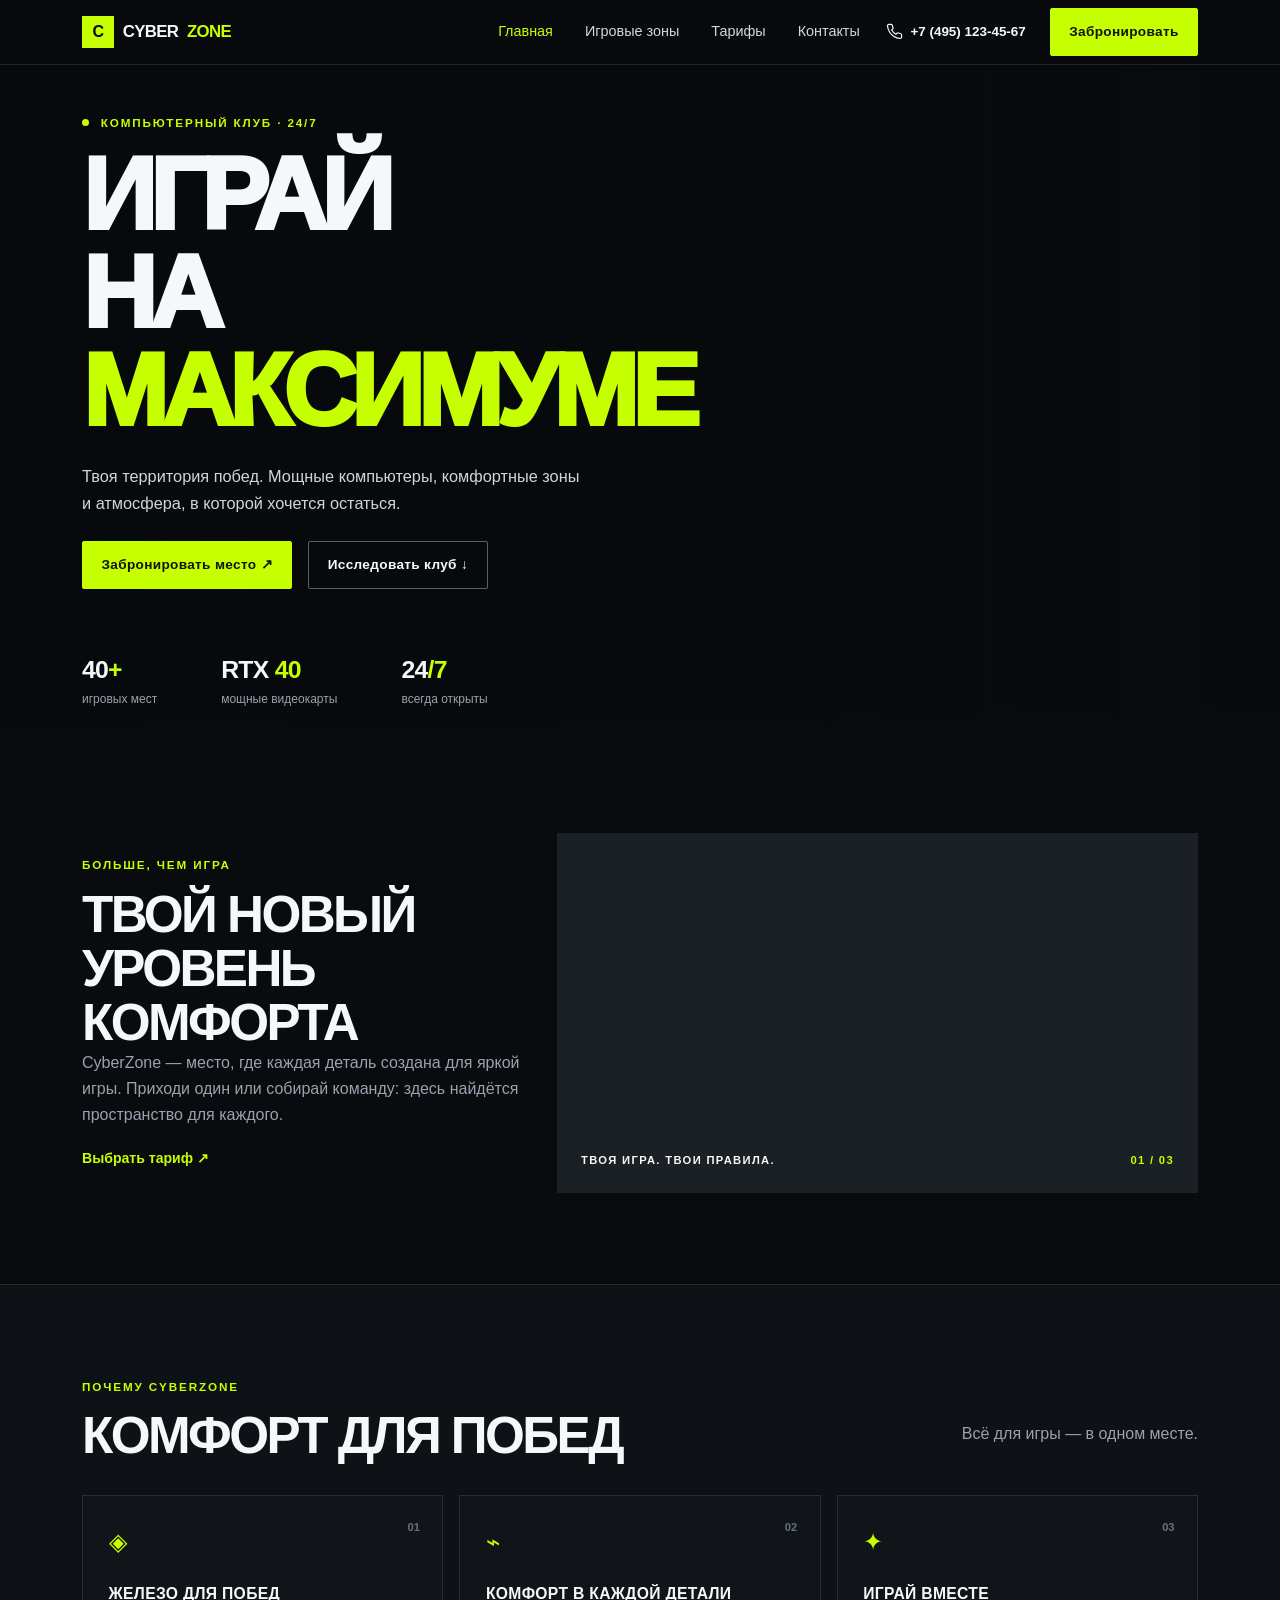
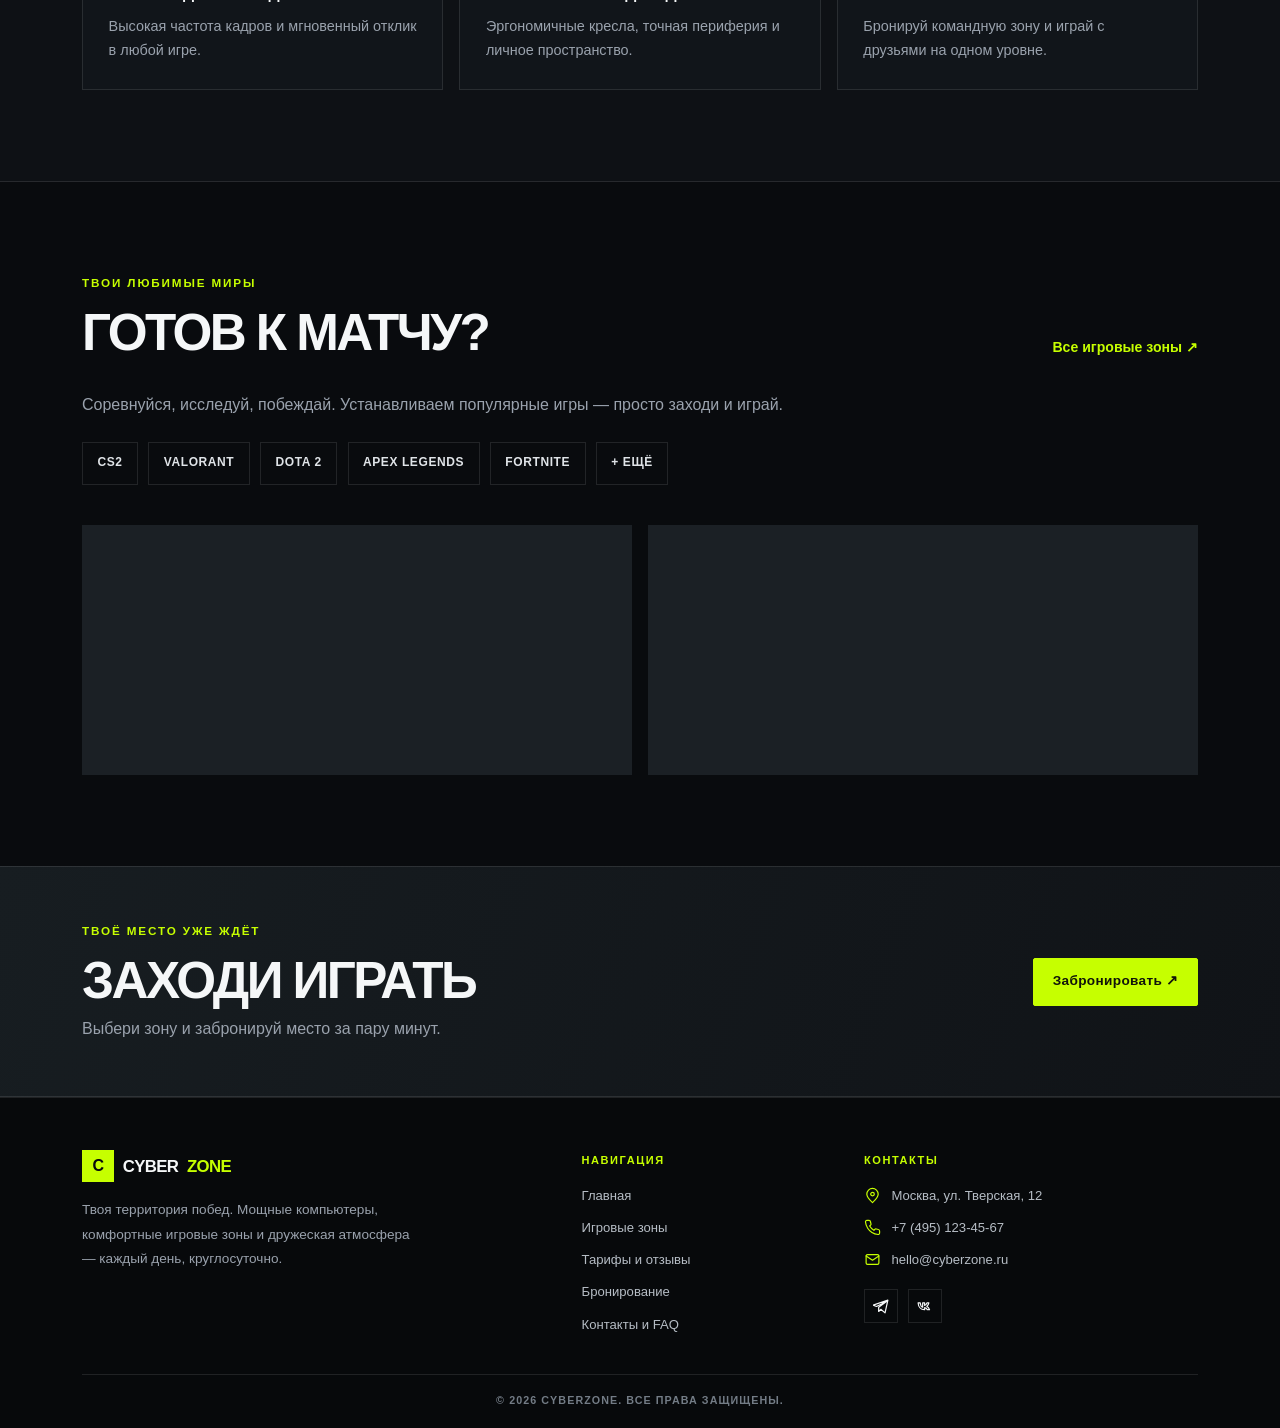
==== index.html @ 373e8afc "1" ====
<!doctype html>
<html lang="ru">
<head>
  <meta charset="utf-8">
  <meta name="viewport" content="width=device-width, initial-scale=1">
  <meta name="description" content="CyberZone — компьютерный клуб 24/7. Игровые зоны, мощные компьютеры и бронирование места онлайн.">
  <title>CyberZone — компьютерный клуб</title>
  <link href="https://cdn.jsdelivr.net/npm/bootstrap@5.3.3/dist/css/bootstrap.min.css" rel="stylesheet">
  <link href="css/custom.css" rel="stylesheet">
</head>
<body>
  <nav class="navbar navbar-expand-lg navbar-dark site-nav sticky-top">
    <div class="container">
      <a class="navbar-brand brand" href="index.html"><span class="brand-mark">C</span> CYBER<span>ZONE</span></a>
      <button class="navbar-toggler" type="button" data-bs-toggle="collapse" data-bs-target="#mainNav" aria-controls="mainNav" aria-expanded="false" aria-label="Открыть меню"><span class="navbar-toggler-icon"></span></button>
      <div class="collapse navbar-collapse" id="mainNav">
        <ul class="navbar-nav ms-auto align-items-lg-center gap-lg-3">
          <li class="nav-item"><a class="nav-link active" aria-current="page" href="index.html">Главная</a></li>
          <li class="nav-item"><a class="nav-link" href="catalog.html">Игровые зоны</a></li>
          <li class="nav-item"><a class="nav-link" href="prices.html">Тарифы</a></li>
          <li class="nav-item"><a class="nav-link" href="contacts.html">Контакты</a></li>
          <li class="nav-item nav-phone"><a href="tel:+74951234567"><svg viewBox="0 0 24 24" aria-hidden="true"><path d="M22 16.9v3a2 2 0 0 1-2.2 2A19.8 19.8 0 0 1 11.2 19a19.4 19.4 0 0 1-6-6A19.8 19.8 0 0 1 2.1 4.2 2 2 0 0 1 4.1 2h3a2 2 0 0 1 2 1.7c.1 1 .4 2 .7 2.9a2 2 0 0 1-.5 2.1L8 9.9a16 16 0 0 0 6 6l1.2-1.3a2 2 0 0 1 2.1-.5c.9.3 1.9.6 2.9.7a2 2 0 0 1 1.8 2.1Z"/></svg><span>+7 (495) 123-45-67</span></a></li>
          <li class="nav-item"><a class="btn btn-lime btn-sm nav-book" href="order.html">Забронировать</a></li>
        </ul>
      </div>
    </div>
  </nav>

  <main>
    <header class="hero">
      <div class="container hero-content">
        <p class="eyebrow"><span class="status-dot"></span> КОМПЬЮТЕРНЫЙ КЛУБ · 24/7</p>
        <h1>ИГРАЙ<br>НА <span>МАКСИМУМЕ</span></h1>
        <p class="hero-lead">Твоя территория побед. Мощные компьютеры, комфортные зоны и атмосфера, в которой хочется остаться.</p>
        <div class="d-flex flex-wrap gap-3 mt-4">
          <a class="btn btn-lime btn-lg" href="order.html">Забронировать место <span aria-hidden="true">↗</span></a>
          <a class="btn btn-outline-light btn-lg" href="catalog.html">Исследовать клуб ↓</a>
        </div>
        <div class="hero-stats" aria-label="О клубе в цифрах">
          <div><strong>40<span>+</span></strong><small>игровых мест</small></div>
          <div><strong>RTX <span>40</span></strong><small>мощные видеокарты</small></div>
          <div><strong>24<span>/7</span></strong><small>всегда открыты</small></div>
        </div>
      </div>
    </header>

    <section class="section-space">
      <div class="container">
        <div class="row align-items-center g-4">
          <div class="col-lg-5">
            <p class="eyebrow">БОЛЬШЕ, ЧЕМ ИГРА</p>
            <h2 class="section-title">ТВОЙ НОВЫЙ УРОВЕНЬ КОМФОРТА</h2>
            <p class="text-muted-custom">CyberZone — место, где каждая деталь создана для яркой игры. Приходи один или собирай команду: здесь найдётся пространство для каждого.</p>
            <a class="text-link" href="prices.html">Выбрать тариф <span aria-hidden="true">↗</span></a>
          </div>
          <div class="col-lg-7">
            <div class="feature-photo photo-one">
              <span class="photo-caption">ТВОЯ ИГРА. ТВОИ ПРАВИЛА.</span>
              <span class="photo-index">01 / 03</span>
            </div>
          </div>
        </div>
      </div>
    </section>

    <section class="section-space section-tint">
      <div class="container">
        <div class="section-heading">
          <div><p class="eyebrow">ПОЧЕМУ CYBERZONE</p><h2 class="section-title">КОМФОРТ ДЛЯ ПОБЕД</h2></div>
          <p class="text-muted-custom">Всё для игры — в одном месте.</p>
        </div>
        <div class="row g-3">
          <div class="col-md-4"><article class="info-card h-100"><span class="card-number">01</span><span class="feature-icon" aria-hidden="true">◈</span><h3>ЖЕЛЕЗО ДЛЯ ПОБЕД</h3><p>Высокая частота кадров и мгновенный отклик в любой игре.</p></article></div>
          <div class="col-md-4"><article class="info-card h-100"><span class="card-number">02</span><span class="feature-icon" aria-hidden="true">⌁</span><h3>КОМФОРТ В КАЖДОЙ ДЕТАЛИ</h3><p>Эргономичные кресла, точная периферия и личное пространство.</p></article></div>
          <div class="col-md-4"><article class="info-card h-100"><span class="card-number">03</span><span class="feature-icon" aria-hidden="true">✦</span><h3>ИГРАЙ ВМЕСТЕ</h3><p>Бронируй командную зону и играй с друзьями на одном уровне.</p></article></div>
        </div>
      </div>
    </section>

    <section class="section-space">
      <div class="container">
        <div class="section-heading">
          <div><p class="eyebrow">ТВОИ ЛЮБИМЫЕ МИРЫ</p><h2 class="section-title">ГОТОВ К МАТЧУ?</h2></div>
          <a class="text-link" href="catalog.html">Все игровые зоны ↗</a>
        </div>
        <p class="text-muted-custom mb-4">Соревнуйся, исследуй, побеждай. Устанавливаем популярные игры — просто заходи и играй.</p>
        <div class="game-list" aria-label="Популярные игры"><span>CS2</span><span>VALORANT</span><span>DOTA 2</span><span>APEX LEGENDS</span><span>FORTNITE</span><span>+ ЕЩЁ</span></div>
        <div class="row g-3 mt-4">
          <div class="col-md-6"><div class="gallery-photo photo-two" role="img" aria-label="Игровые компьютеры клуба с подсветкой"></div></div>
          <div class="col-md-6"><div class="gallery-photo photo-three" role="img" aria-label="Геймер за компьютером в клубе"></div></div>
        </div>
      </div>
    </section>

    <section class="cta-band">
      <div class="container d-md-flex align-items-center justify-content-between gap-4">
        <div><p class="eyebrow">ТВОЁ МЕСТО УЖЕ ЖДЁТ</p><h2 class="section-title mb-2">ЗАХОДИ ИГРАТЬ</h2><p class="mb-md-0 text-muted-custom">Выбери зону и забронируй место за пару минут.</p></div>
        <a class="btn btn-lime btn-lg mt-4 mt-md-0" href="order.html">Забронировать ↗</a>
      </div>
    </section>
  </main>

  <footer class="site-footer">
    <div class="container d-flex flex-column flex-md-row justify-content-between gap-3">
      <a class="brand" href="index.html"><span class="brand-mark">C</span> CYBER<span>ZONE</span></a>
      <p class="mb-0">Твоя территория побед. Заходи играть — мы открыты 24/7.</p>
      <a class="text-link" href="contacts.html">Контакты ↗</a>
    </div>
  </footer>
  <button class="back-to-top" type="button" aria-label="Наверх" title="Наверх"><svg viewBox="0 0 24 24" aria-hidden="true"><path d="m5 14 7-7 7 7M12 7v13"/></svg></button>
  <script src="https://cdn.jsdelivr.net/npm/bootstrap@5.3.3/dist/js/bootstrap.bundle.min.js"></script>
  <script src="js/custom.js"></script>
</body>
</html>
---- css/custom.css ----
:root {
  --page: #090b0e;
  --panel: #11151a;
  --panel-soft: #171c22;
  --line: rgba(255, 255, 255, 0.1);
  --lime: #c6ff00;
  --lime-dark: #a8d900;
  --text: #f5f7f8;
  --muted: #9aa2ad;
}

* {
  box-sizing: border-box;
}

html {
  scroll-behavior: smooth;
}

body {
  display: flex;
  flex-direction: column;
  min-height: 100vh;
  background: var(--page);
  color: var(--text);
  font-family: Inter, "Segoe UI", Arial, sans-serif;
  line-height: 1.65;
}

main {
  flex: 1 0 auto;
}

a {
  color: inherit;
}

/* Navigation and buttons */
.site-nav {
  background: rgba(9, 11, 14, 0.96);
  border-bottom: 1px solid var(--line);
  backdrop-filter: blur(12px);
}

.brand {
  display: inline-flex;
  align-items: center;
  gap: 0.55rem;
  color: var(--text);
  font-size: 1.05rem;
  font-weight: 900;
  letter-spacing: -0.04em;
  text-decoration: none;
}

.brand:hover {
  color: var(--text);
}

.brand > span:last-child,
.brand > span:not(.brand-mark) {
  color: var(--lime);
}

.brand-mark {
  display: inline-flex;
  align-items: center;
  justify-content: center;
  width: 2rem;
  height: 2rem;
  background: var(--lime);
  color: #080a0c;
  font-size: 1rem;
}

.navbar-nav .nav-link {
  color: #d3d8dd;
  font-size: 0.9rem;
}

.navbar-nav .nav-link:hover,
.navbar-nav .nav-link.active {
  color: var(--lime);
}

.nav-phone a {
  display: inline-flex;
  align-items: center;
  gap: 0.45rem;
  padding: 0.5rem 0.15rem;
  color: var(--text);
  font-size: 0.84rem;
  font-weight: 750;
  text-decoration: none;
  white-space: nowrap;
}

.nav-phone a:hover {
  color: var(--lime);
}

.nav-phone svg {
  width: 17px;
  height: 17px;
  fill: none;
  stroke: currentColor;
  stroke-linecap: round;
  stroke-linejoin: round;
  stroke-width: 1.7;
}

.nav-book {
  margin-left: 0.35rem;
}

.btn {
  padding: 0.8rem 1.15rem;
  border-radius: 2px;
  font-size: 0.85rem;
  font-weight: 800;
  letter-spacing: 0.025em;
}

.btn-lime {
  border: 1px solid var(--lime);
  background: var(--lime);
  color: #11140a;
}

.btn-lime:hover,
.btn-lime:focus {
  border-color: var(--lime-dark);
  background: var(--lime-dark);
  color: #11140a;
}

.btn-outline-light {
  border-color: rgba(255, 255, 255, 0.35);
}

.btn-outline-light:hover {
  background: var(--text);
  color: var(--page);
}

/* Homepage */
.hero {
  position: relative;
  display: flex;
  align-items: center;
  min-height: 660px;
  overflow: hidden;
  background:
    linear-gradient(
      90deg,
      rgba(7, 9, 12, 0.98) 0%,
      rgba(7, 9, 12, 0.82) 48%,
      rgba(7, 9, 12, 0.4) 100%
    ),
    url("https://images.unsplash.com/photo-1593305841991-05c297ba4575?auto=format&fit=crop&w=2000&q=85")
      center 48% / cover;
}

.hero::after {
  position: absolute;
  inset: auto 0 0;
  height: 150px;
  background: linear-gradient(0deg, var(--page), transparent 25%);
  content: "";
  pointer-events: none;
}

.hero-content {
  position: relative;
  z-index: 1;
  padding-top: 3rem;
  padding-bottom: 2rem;
}

.eyebrow {
  margin-bottom: 0.85rem;
  color: var(--lime);
  font-size: 0.73rem;
  font-weight: 850;
  letter-spacing: 0.16em;
}

.status-dot {
  display: inline-block;
  width: 0.45rem;
  height: 0.45rem;
  margin-right: 0.4rem;
  border-radius: 50%;
  background: var(--lime);
  vertical-align: 0.06rem;
}

.hero h1,
.page-title {
  max-width: 760px;
  margin: 0;
  font-size: clamp(3rem, 8vw, 6.7rem);
  font-weight: 950;
  letter-spacing: -0.065em;
  line-height: 0.96;
}

.hero h1 span {
  color: var(--lime);
}

.hero-lead {
  max-width: 500px;
  margin-top: 1.4rem;
  color: #d1d5da;
  font-size: 1.02rem;
}

.hero-stats {
  display: flex;
  flex-wrap: wrap;
  gap: clamp(1.7rem, 5vw, 4rem);
  margin-top: 4.2rem;
}

.hero-stats div {
  display: flex;
  flex-direction: column;
}

.hero-stats strong {
  font-size: 1.55rem;
  font-weight: 900;
  letter-spacing: -0.03em;
  line-height: 1.15;
}

.hero-stats strong span {
  color: var(--lime);
}

.hero-stats small {
  margin-top: 0.35rem;
  color: var(--muted);
  font-size: 0.75rem;
}

.feature-photo,
.gallery-photo,
.zone-photo {
  background-color: #1b2025;
  background-position: center;
  background-size: cover;
}

.feature-photo {
  display: flex;
  align-items: end;
  justify-content: space-between;
  min-height: 360px;
  padding: 1.5rem;
  background-image:
    linear-gradient(0deg, rgba(0, 0, 0, 0.7), transparent 55%),
    url("https://images.unsplash.com/photo-1542751371-adc38448a05e?auto=format&fit=crop&w=1300&q=80");
}

.photo-caption,
.photo-index {
  font-size: 0.7rem;
  font-weight: 850;
  letter-spacing: 0.12em;
}

.photo-index {
  color: var(--lime);
}

.info-card {
  position: relative;
  padding: 1.6rem;
  border: 1px solid var(--line);
  background: var(--panel);
}

.card-number {
  position: absolute;
  top: 1.35rem;
  right: 1.4rem;
  color: #65707b;
  font-size: 0.7rem;
  font-weight: 800;
}

.feature-icon {
  display: block;
  margin-bottom: 1.5rem;
  color: var(--lime);
  font-size: 1.5rem;
}

.info-card h3 {
  font-size: 0.98rem;
  font-weight: 850;
  letter-spacing: 0.02em;
}

.info-card p {
  margin: 0.7rem 0 0;
  color: var(--muted);
  font-size: 0.9rem;
}

.game-list {
  display: flex;
  flex-wrap: wrap;
  gap: 0.65rem;
}

.game-list span {
  padding: 0.65rem 0.9rem;
  border: 1px solid var(--line);
  color: #e0e4e8;
  font-size: 0.75rem;
  font-weight: 850;
  letter-spacing: 0.05em;
}

.gallery-photo {
  min-height: 250px;
}

.photo-one {
  background-image: url("https://images.unsplash.com/photo-1593305841991-05c297ba4575?auto=format&fit=crop&w=1300&q=80");
}

.photo-two {
  background-image: url("https://images.unsplash.com/photo-1598550476439-6847785fcea6?auto=format&fit=crop&w=1100&q=80");
}

.photo-three {
  background-image: url("https://images.unsplash.com/photo-1603481546238-487240415921?auto=format&fit=crop&w=1100&q=80");
}

.cta-band {
  padding: 3.4rem 0;
  border-top: 1px solid var(--line);
  border-bottom: 1px solid var(--line);
  background: linear-gradient(110deg, #171d21, #101317);
}

/* Shared page layout and text */
.section-space {
  padding: 5.7rem 0;
}

.section-tint {
  border-top: 1px solid var(--line);
  border-bottom: 1px solid var(--line);
  background: #0e1115;
}

.section-heading {
  display: flex;
  flex-wrap: wrap;
  align-items: end;
  justify-content: space-between;
  gap: 1rem;
  margin-bottom: 2rem;
}

.section-title {
  margin: 0;
  font-size: clamp(1.8rem, 4vw, 3.2rem);
  font-weight: 900;
  letter-spacing: -0.05em;
  line-height: 1.05;
}

.text-muted-custom {
  color: var(--muted);
}

.text-link {
  color: var(--lime);
  font-size: 0.88rem;
  font-weight: 800;
  text-decoration: none;
}

.text-link:hover {
  color: #e2ff87;
}

.page-hero {
  padding: 5rem 0 3rem;
}

.page-title {
  margin-bottom: 1rem;
  font-size: clamp(2.6rem, 7vw, 5.4rem);
}

.page-hero p:last-child {
  max-width: 620px;
}

/* Game zones */
.zone-card,
.price-card,
.contact-card {
  border: 1px solid var(--line);
  background: var(--panel);
}

.zone-featured,
.price-highlight {
  border-color: rgba(198, 255, 0, 0.55);
}

.zone-photo {
  min-height: 220px;
}

.zone-body {
  padding: 1.45rem;
}

.zone-body h2 {
  margin: 0.15rem 0 0.65rem;
  font-size: 1.7rem;
  font-weight: 900;
  letter-spacing: -0.04em;
}

.zone-body .eyebrow {
  font-size: 0.64rem;
}

.spec-list {
  margin: 1.2rem 0;
  padding: 0.5rem 0;
  border-top: 1px solid var(--line);
  border-bottom: 1px solid var(--line);
  list-style: none;
}

.spec-list li {
  position: relative;
  padding: 0.35rem 0 0.35rem 1.15rem;
  color: #d7dce1;
  font-size: 0.82rem;
}

.spec-list li::before {
  position: absolute;
  left: 0;
  color: var(--lime);
  content: "—";
}

.club-alert {
  border: 1px solid rgba(198, 255, 0, 0.3);
  border-radius: 2px;
  background: rgba(198, 255, 0, 0.08);
  color: #e9f4ce;
}

/* Prices and reviews */
.price-card {
  display: flex;
  flex-direction: column;
  overflow: hidden;
  padding: 0;
}

.price-image {
  display: block;
  width: 100%;
  height: 185px;
  object-fit: cover;
}

.price-card-content {
  display: flex;
  flex: 1;
  flex-direction: column;
  padding: 1.35rem;
}

.price-label {
  color: var(--lime);
  font-size: 0.68rem;
  font-weight: 850;
  letter-spacing: 0.15em;
}

.price-card h2 {
  margin: 0.8rem 0 0.7rem;
  font-size: 1.2rem;
  font-weight: 800;
}

.price {
  margin-bottom: 0.7rem;
}

.price strong {
  font-size: 2.3rem;
  font-weight: 900;
  letter-spacing: -0.05em;
}

.price span {
  color: var(--muted);
  font-size: 0.85rem;
}

.price-card .text-muted-custom {
  flex: 1;
  min-height: 0;
  font-size: 0.84rem;
}

.discount-banner {
  display: flex;
  align-items: center;
  gap: 1rem;
  padding: 1.25rem 1.5rem;
  border: 1px solid var(--line);
  background: var(--panel-soft);
}

.discount-icon,
.discount-value {
  color: var(--lime);
}

.discount-icon {
  font-size: 1.5rem;
}

.discount-banner h2 {
  margin: 0 0 0.2rem;
  font-size: 1rem;
  font-weight: 850;
}

.discount-banner p {
  font-size: 0.83rem;
}

.discount-value {
  margin-left: auto;
  font-size: 1.2rem;
  font-weight: 900;
}

.review-card {
  height: 100%;
  padding: 1.4rem;
  border: 1px solid var(--line);
  background: var(--panel);
}

.rating-stars {
  color: var(--lime);
  font-size: 1.1rem;
  letter-spacing: 0.15em;
}

.review-card h3 {
  margin: 0.85rem 0 0.55rem;
  font-size: 1rem;
  font-weight: 800;
}

.review-card p {
  color: #b4bcc5;
  font-size: 0.88rem;
  line-height: 1.75;
}

.review-card > span {
  color: var(--lime);
  font-size: 0.75rem;
  font-weight: 750;
}

/* Booking form */
.booking-note {
  padding: 0.3rem 0 0.3rem 1.4rem;
  border-left: 2px solid var(--lime);
}

.booking-note strong {
  font-size: 1.05rem;
}

.booking-form {
  padding: clamp(1.2rem, 4vw, 2rem);
  border: 1px solid var(--line);
  background: var(--panel);
}

.form-label,
.form-check-label {
  color: #e5e8eb;
  font-size: 0.84rem;
  font-weight: 700;
}

.form-control,
.form-select {
  min-height: 48px;
  border-color: #343a40;
  border-radius: 2px;
  background-color: #0b0e11;
  color: var(--text);
}

.form-control::placeholder {
  color: #69727d;
}

.form-control:focus,
.form-select:focus {
  border-color: var(--lime);
  background-color: #0b0e11;
  box-shadow: 0 0 0 0.2rem rgba(198, 255, 0, 0.12);
  color: var(--text);
}

.form-select option {
  background: #11151a;
}

.form-check-input {
  border-color: #59616b;
  background-color: #0b0e11;
}

.form-check-input:checked {
  border-color: var(--lime);
  background-color: var(--lime);
}

.form-check-input:focus {
  border-color: var(--lime);
  box-shadow: 0 0 0 0.2rem rgba(198, 255, 0, 0.12);
}

.form-note {
  color: var(--muted);
  font-size: 0.76rem;
}

/* Contacts, map, and FAQ */
.contact-card {
  padding: clamp(1.4rem, 4vw, 2.1rem);
}

.contact-item {
  display: flex;
  align-items: start;
  gap: 0.85rem;
  padding: 1rem 0;
  border-bottom: 1px solid var(--line);
}

.contact-icon {
  flex: 0 0 1.5rem;
}

.contact-icon svg {
  width: 21px;
  height: 21px;
  fill: none;
  stroke: var(--lime);
  stroke-linecap: round;
  stroke-linejoin: round;
  stroke-width: 1.7;
}

.contact-item strong {
  font-size: 0.85rem;
}

.contact-item p {
  margin: 0.25rem 0 0;
  color: var(--muted);
  font-size: 0.87rem;
}

.contact-item a {
  color: #cbd1d7;
  text-decoration: none;
}

.contact-item a:hover {
  color: var(--lime);
}

.route-note {
  margin-top: 0.65rem !important;
  font-size: 0.8rem !important;
  line-height: 1.7;
}

.social-links {
  display: flex;
  gap: 0.6rem;
  margin-top: 1.4rem;
}

.social-links a {
  display: flex;
  align-items: center;
  justify-content: center;
  width: 2.5rem;
  height: 2.5rem;
  border: 1px solid var(--line);
  color: var(--text);
  text-decoration: none;
}

.social-links a:hover {
  border-color: var(--lime);
  color: var(--lime);
}

.social-links a svg {
  width: 19px;
  height: 19px;
  fill: none;
  stroke: currentColor;
  stroke-linecap: round;
  stroke-linejoin: round;
  stroke-width: 1.6;
}

.map-card {
  display: flex;
  flex-direction: column;
  min-height: 0;
}

.map-card iframe {
  display: block;
  flex: 1;
  width: 100%;
  min-height: 400px;
  border: 0;
  background: #131a1c;
}

.map-actions {
  display: flex;
  flex-wrap: wrap;
  align-items: center;
  justify-content: space-between;
  gap: 1rem;
  padding: 0.8rem 1rem;
  border: 1px solid var(--line);
  border-top: 0;
  background: var(--panel);
}

.map-actions .btn {
  padding: 0.55rem 0.75rem;
}

.contact-booking-cta {
  display: flex;
  flex-wrap: wrap;
  align-items: center;
  justify-content: space-between;
  gap: 1rem;
  margin-top: 1.5rem;
  padding: 1.25rem 1.5rem;
  border: 1px solid var(--line);
  background: var(--panel-soft);
}

.contact-booking-cta > div > p:last-child {
  color: #c1c7ce;
  font-size: 0.9rem;
}

.club-accordion .accordion-item {
  border: 1px solid var(--line);
  background: var(--panel);
  color: var(--text);
}

.club-accordion .accordion-button {
  background: var(--panel);
  color: var(--text);
  font-weight: 750;
}

.club-accordion .accordion-button:not(.collapsed) {
  background: #181e22;
  box-shadow: none;
  color: var(--lime);
}

.club-accordion .accordion-button:focus {
  box-shadow: 0 0 0 0.2rem rgba(198, 255, 0, 0.12);
}

.club-accordion .accordion-button::after {
  filter: invert(1);
}

.club-accordion .accordion-body {
  color: var(--muted);
  font-size: 0.98rem;
  line-height: 1.8;
}

/* Footer */
.site-footer {
  margin-top: auto;
  padding: 3.25rem 0 1.15rem;
  border-top: 1px solid var(--line);
  background: #07090b;
  color: var(--muted);
  font-size: 0.82rem;
}

.footer-main {
  display: grid;
  grid-template-columns: minmax(230px, 1.4fr) minmax(150px, 0.75fr) minmax(235px, 1fr);
  gap: 2rem;
  padding-bottom: 2.4rem;
}

.footer-about p {
  max-width: 340px;
  margin: 1rem 0 0;
  font-size: 0.85rem;
  line-height: 1.8;
}

.footer-column {
  display: flex;
  flex-direction: column;
  gap: 0.65rem;
}

.footer-column h2 {
  margin: 0.25rem 0 0.45rem;
  color: var(--lime);
  font-size: 0.69rem;
  font-weight: 850;
  letter-spacing: 0.14em;
}

.footer-column > a {
  display: flex;
  align-items: flex-start;
  gap: 0.65rem;
  color: #b6bdc5;
  font-size: 0.82rem;
  text-decoration: none;
}

.footer-column > a:hover {
  color: var(--lime);
}

.footer-contacts svg {
  flex: 0 0 17px;
  width: 17px;
  height: 17px;
  margin-top: 0.1rem;
  fill: none;
  stroke: var(--lime);
  stroke-linecap: round;
  stroke-linejoin: round;
  stroke-width: 1.7;
}

.footer-socials {
  display: flex;
  gap: 0.6rem;
  margin-top: 0.5rem;
}

.footer-socials a {
  display: flex;
  align-items: center;
  justify-content: center;
  width: 34px;
  height: 34px;
  border: 1px solid var(--line);
}

.footer-socials a:hover {
  border-color: var(--lime);
}

.footer-socials svg {
  width: 17px;
  height: 17px;
  margin: 0;
  stroke: var(--text);
}

.footer-bottom {
  display: flex;
  flex-wrap: wrap;
  align-items: center;
  justify-content: center;
  padding-top: 1.1rem;
  border-top: 1px solid var(--line);
  color: #737c86;
  font-size: 0.67rem;
  font-weight: 750;
  letter-spacing: 0.1em;
  text-align: center;
}

/* Back-to-top button */
.back-to-top {
  position: fixed;
  z-index: 1030;
  right: 1.35rem;
  bottom: 1.35rem;
  display: flex;
  align-items: center;
  justify-content: center;
  width: 46px;
  height: 46px;
  border: 1px solid var(--lime);
  background: var(--lime);
  box-shadow: 0 8px 26px rgba(0, 0, 0, 0.4);
  color: var(--page);
  opacity: 0;
  pointer-events: none;
  transform: translateY(10px);
  transition:
    opacity 0.2s,
    transform 0.2s,
    background 0.2s;
}

.back-to-top.is-visible {
  opacity: 1;
  pointer-events: auto;
  transform: translateY(0);
}

.back-to-top:hover {
  background: #e2ff87;
}

.back-to-top svg {
  width: 21px;
  height: 21px;
  fill: none;
  stroke: currentColor;
  stroke-linecap: round;
  stroke-linejoin: round;
  stroke-width: 2;
}

/* Mobile layout */
@media (max-width: 767.98px) {
  .hero {
    min-height: 650px;
  }

  .hero-content {
    padding-bottom: 1rem;
  }

  .hero-stats {
    gap: 1.35rem;
    margin-top: 3rem;
  }

  .hero-stats strong {
    font-size: 1.25rem;
  }

  .hero-stats small {
    font-size: 0.68rem;
  }

  .section-space {
    padding: 4rem 0;
  }

  .page-hero {
    padding: 3.8rem 0 2.3rem;
  }

  .feature-photo {
    min-height: 260px;
  }

  .map-card iframe {
    min-height: 320px;
  }

  .footer-main {
    grid-template-columns: 1fr;
    gap: 1.8rem;
  }

  .footer-bottom {
    justify-content: center;
    text-align: center;
  }

  .nav-phone {
    margin-top: 0.5rem;
  }

  .nav-phone a {
    padding-left: 0;
  }

  .map-actions {
    align-items: flex-start;
    flex-direction: column;
  }
}
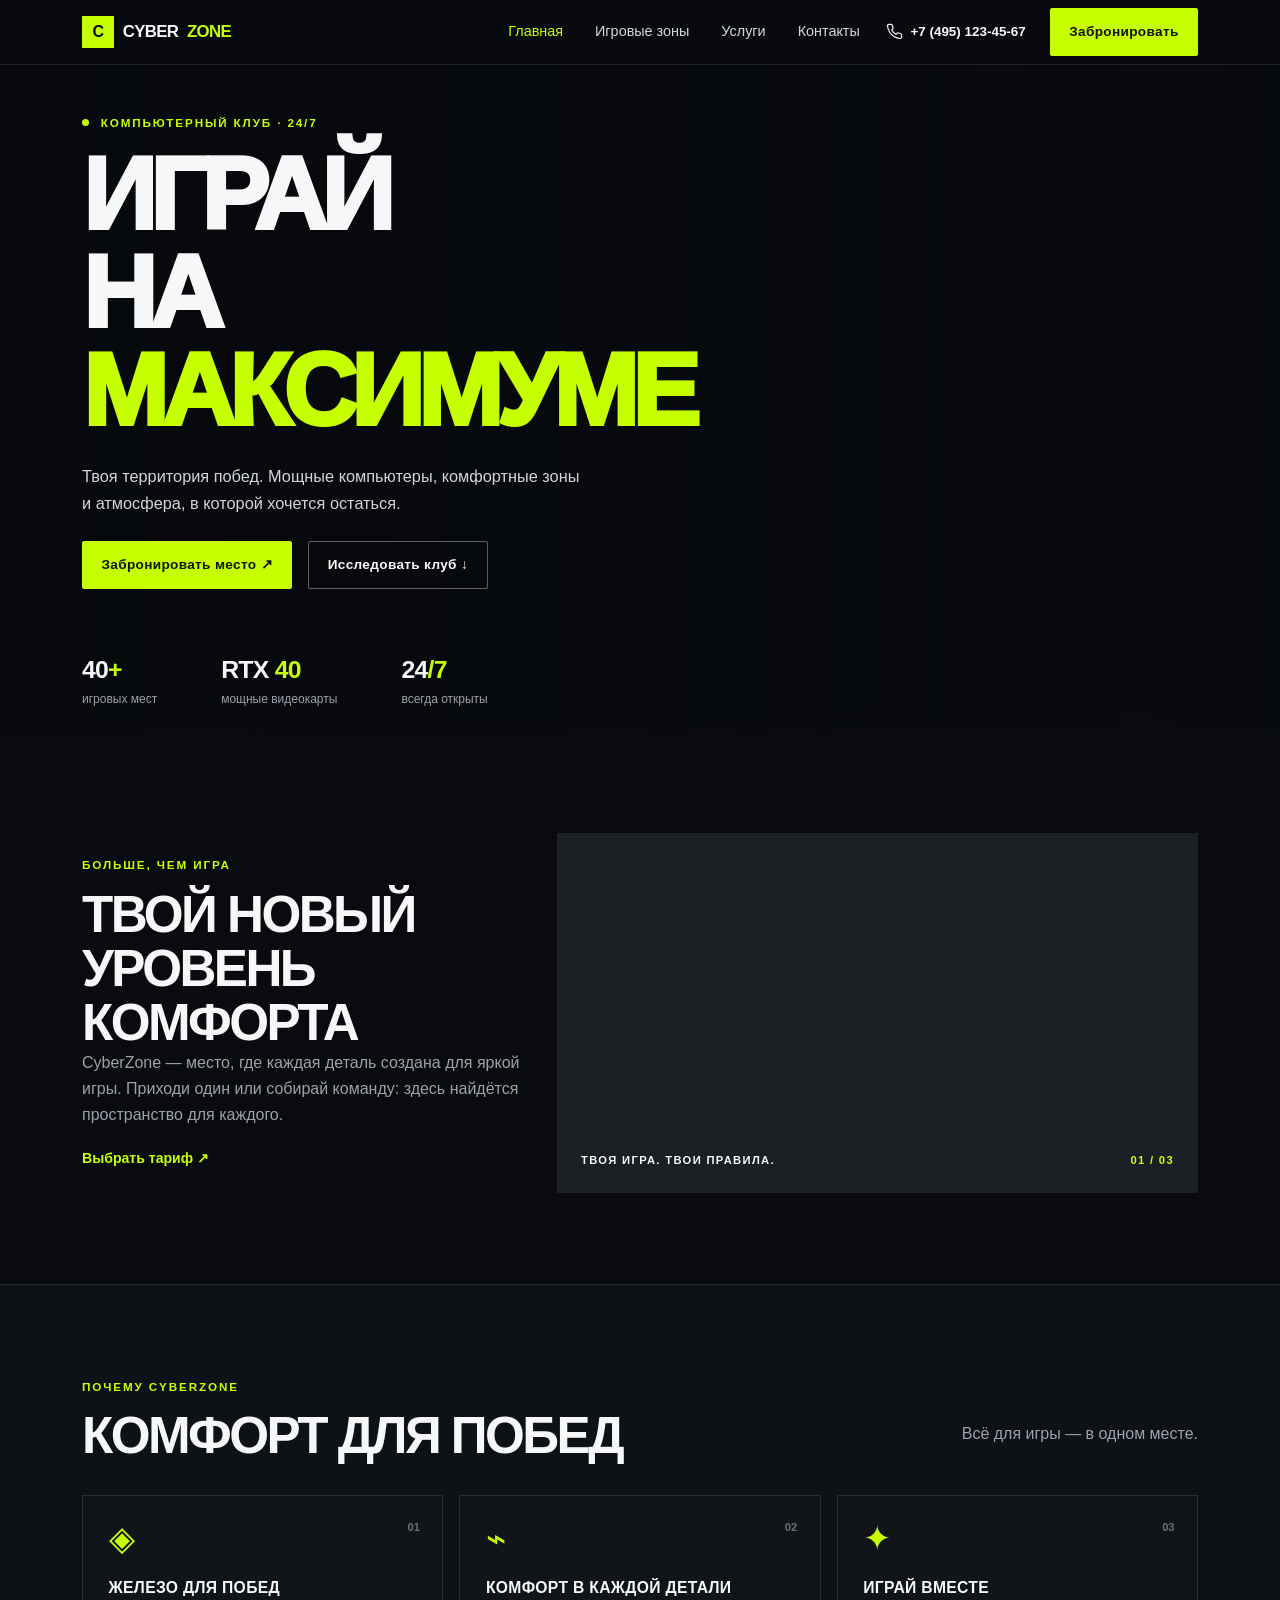
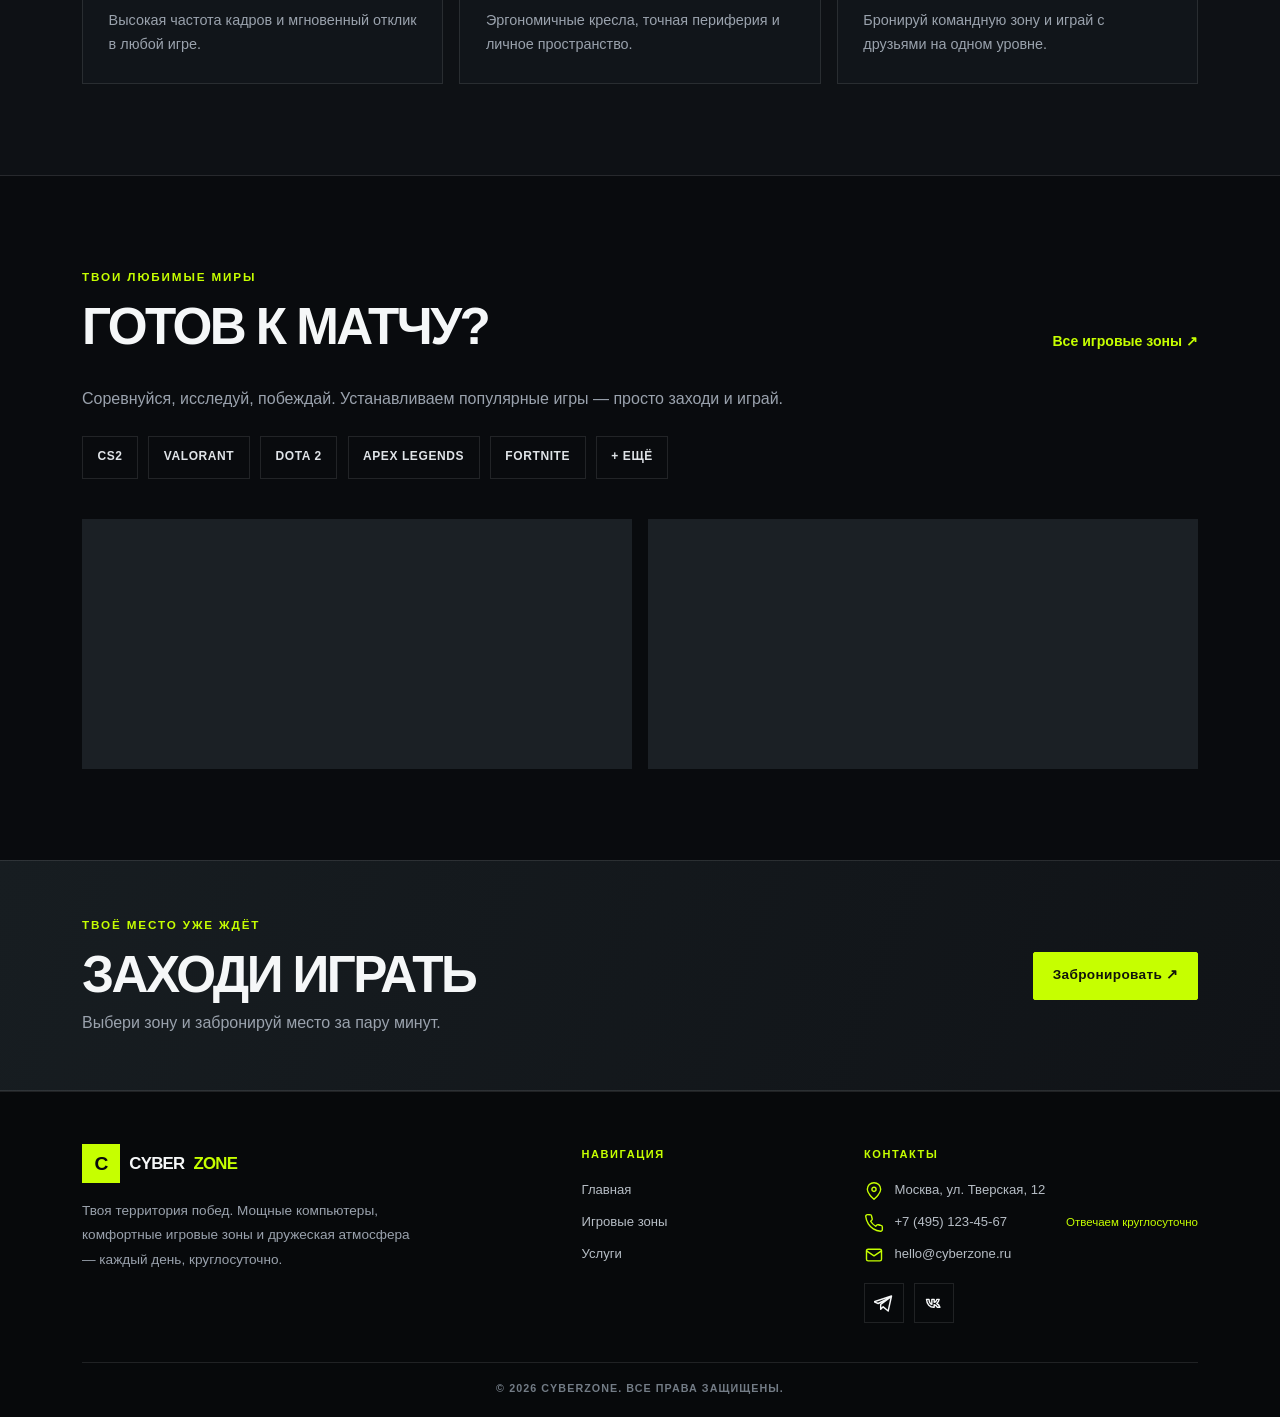
==== commit 12f9d56b: "2" ====
--- a/index.html
+++ b/index.html
@@ -17,7 +17,7 @@
         <ul class="navbar-nav ms-auto align-items-lg-center gap-lg-3">
           <li class="nav-item"><a class="nav-link active" aria-current="page" href="index.html">Главная</a></li>
           <li class="nav-item"><a class="nav-link" href="catalog.html">Игровые зоны</a></li>
-          <li class="nav-item"><a class="nav-link" href="prices.html">Тарифы</a></li>
+          <li class="nav-item"><a class="nav-link" href="prices.html">Услуги</a></li>
           <li class="nav-item"><a class="nav-link" href="contacts.html">Контакты</a></li>
           <li class="nav-item nav-phone"><a href="tel:+74951234567"><svg viewBox="0 0 24 24" aria-hidden="true"><path d="M22 16.9v3a2 2 0 0 1-2.2 2A19.8 19.8 0 0 1 11.2 19a19.4 19.4 0 0 1-6-6A19.8 19.8 0 0 1 2.1 4.2 2 2 0 0 1 4.1 2h3a2 2 0 0 1 2 1.7c.1 1 .4 2 .7 2.9a2 2 0 0 1-.5 2.1L8 9.9a16 16 0 0 0 6 6l1.2-1.3a2 2 0 0 1 2.1-.5c.9.3 1.9.6 2.9.7a2 2 0 0 1 1.8 2.1Z"/></svg><span>+7 (495) 123-45-67</span></a></li>
           <li class="nav-item"><a class="btn btn-lime btn-sm nav-book" href="order.html">Забронировать</a></li>
@@ -107,7 +107,7 @@
       <a class="text-link" href="contacts.html">Контакты ↗</a>
     </div>
   </footer>
-  <button class="back-to-top" type="button" aria-label="Наверх" title="Наверх"><svg viewBox="0 0 24 24" aria-hidden="true"><path d="m5 14 7-7 7 7M12 7v13"/></svg></button>
+  <button class="back-to-top" type="button" aria-label="Наверх" title="Наверх"><img src="sword.svg" alt=""></button>
   <script src="https://cdn.jsdelivr.net/npm/bootstrap@5.3.3/dist/js/bootstrap.bundle.min.js"></script>
   <script src="js/custom.js"></script>
 </body>
--- a/css/custom.css
+++ b/css/custom.css
@@ -295,7 +295,8 @@
   display: block;
   margin-bottom: 1.5rem;
   color: var(--lime);
-  font-size: 1.5rem;
+  font-size: 2.1rem;
+  line-height: 1;
 }
 
 .info-card h3 {
@@ -339,6 +340,10 @@
 
 .photo-three {
   background-image: url("https://images.unsplash.com/photo-1603481546238-487240415921?auto=format&fit=crop&w=1100&q=80");
+}
+
+.photo-console {
+  background-image: url("https://images.unsplash.com/photo-1606144042614-b2417e99c4e3?auto=format&fit=crop&w=1100&q=80");
 }
 
 .cta-band {
@@ -869,10 +874,42 @@
   color: var(--lime);
 }
 
+.site-footer .brand-mark {
+  width: 2.4rem;
+  height: 2.4rem;
+  font-size: 1.2rem;
+}
+
+.footer-phone {
+  display: flex;
+  align-items: center;
+  justify-content: space-between;
+  gap: 0.75rem;
+}
+
+.footer-phone > a {
+  display: flex;
+  align-items: flex-start;
+  gap: 0.65rem;
+  color: #b6bdc5;
+  font-size: 0.82rem;
+  text-decoration: none;
+}
+
+.footer-phone > a:hover {
+  color: var(--lime);
+}
+
+.footer-hours {
+  color: var(--lime);
+  font-size: 0.72rem;
+  text-align: right;
+}
+
 .footer-contacts svg {
-  flex: 0 0 17px;
-  width: 17px;
-  height: 17px;
+  flex: 0 0 20px;
+  width: 20px;
+  height: 20px;
   margin-top: 0.1rem;
   fill: none;
   stroke: var(--lime);
@@ -891,8 +928,8 @@
   display: flex;
   align-items: center;
   justify-content: center;
-  width: 34px;
-  height: 34px;
+  width: 40px;
+  height: 40px;
   border: 1px solid var(--line);
 }
 
@@ -901,8 +938,8 @@
 }
 
 .footer-socials svg {
-  width: 17px;
-  height: 17px;
+  width: 21px;
+  height: 21px;
   margin: 0;
   stroke: var(--text);
 }
@@ -930,19 +967,18 @@
   display: flex;
   align-items: center;
   justify-content: center;
-  width: 46px;
-  height: 46px;
-  border: 1px solid var(--lime);
-  background: var(--lime);
-  box-shadow: 0 8px 26px rgba(0, 0, 0, 0.4);
-  color: var(--page);
+  width: 54px;
+  height: 54px;
+  border: 0;
+  padding: 0;
+  background: transparent;
   opacity: 0;
   pointer-events: none;
   transform: translateY(10px);
   transition:
     opacity 0.2s,
     transform 0.2s,
-    background 0.2s;
+    filter 0.2s;
 }
 
 .back-to-top.is-visible {
@@ -952,17 +988,13 @@
 }
 
 .back-to-top:hover {
-  background: #e2ff87;
-}
-
-.back-to-top svg {
-  width: 21px;
-  height: 21px;
-  fill: none;
-  stroke: currentColor;
-  stroke-linecap: round;
-  stroke-linejoin: round;
-  stroke-width: 2;
+  filter: brightness(1.15);
+}
+
+.back-to-top img {
+  display: block;
+  width: 34px;
+  height: 34px;
 }
 
 /* Mobile layout */
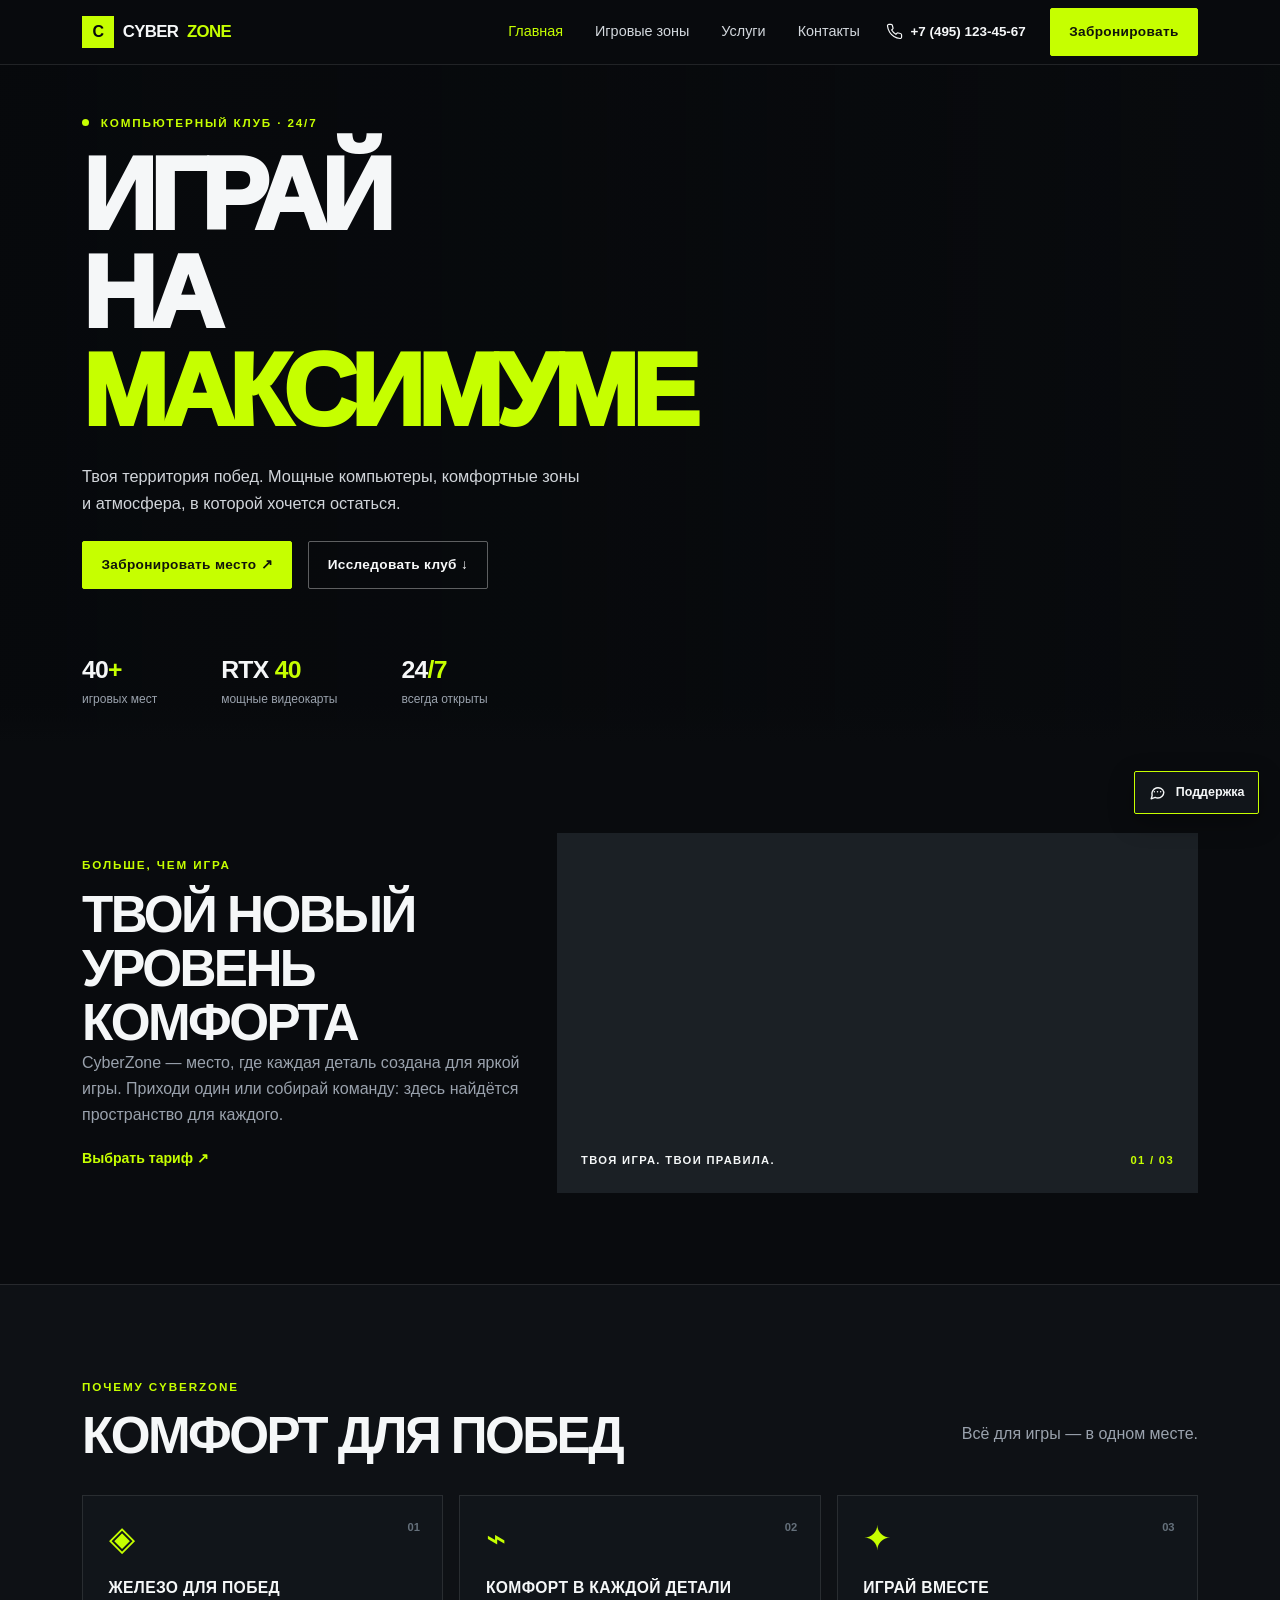
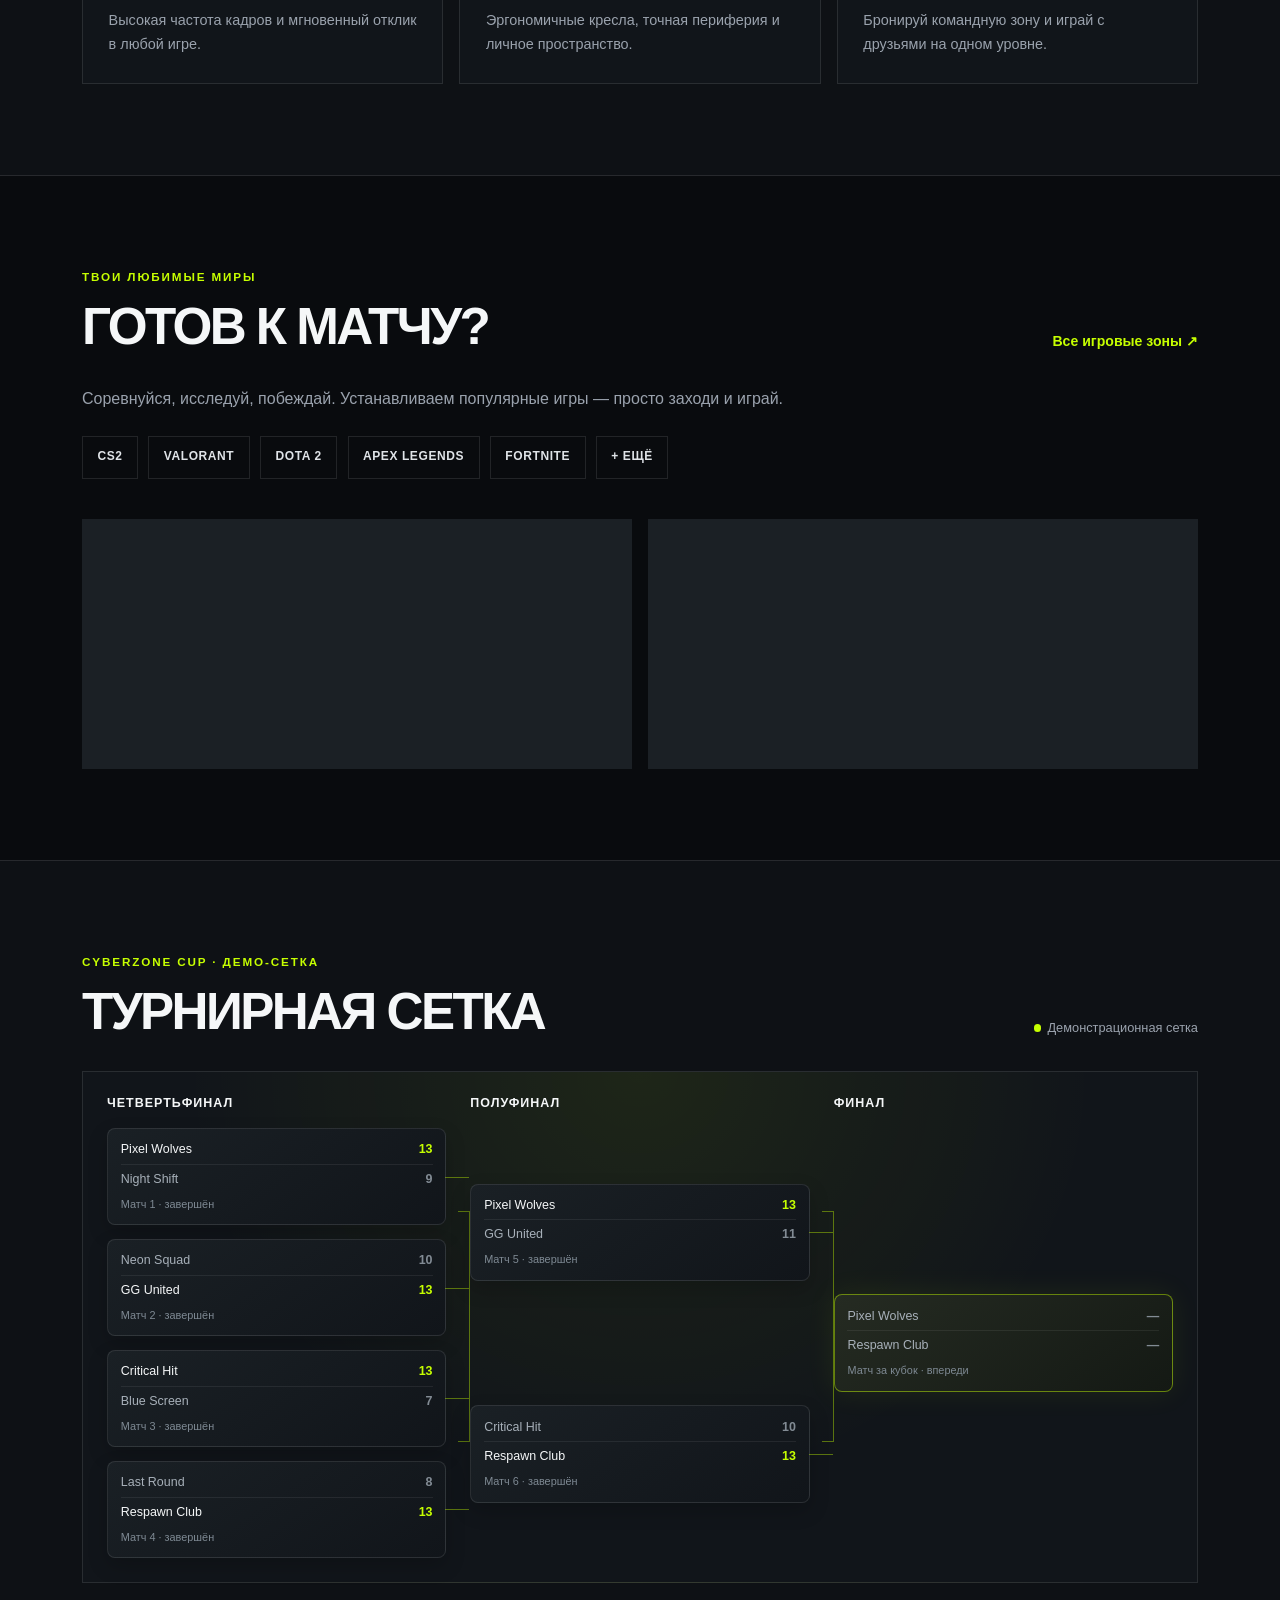
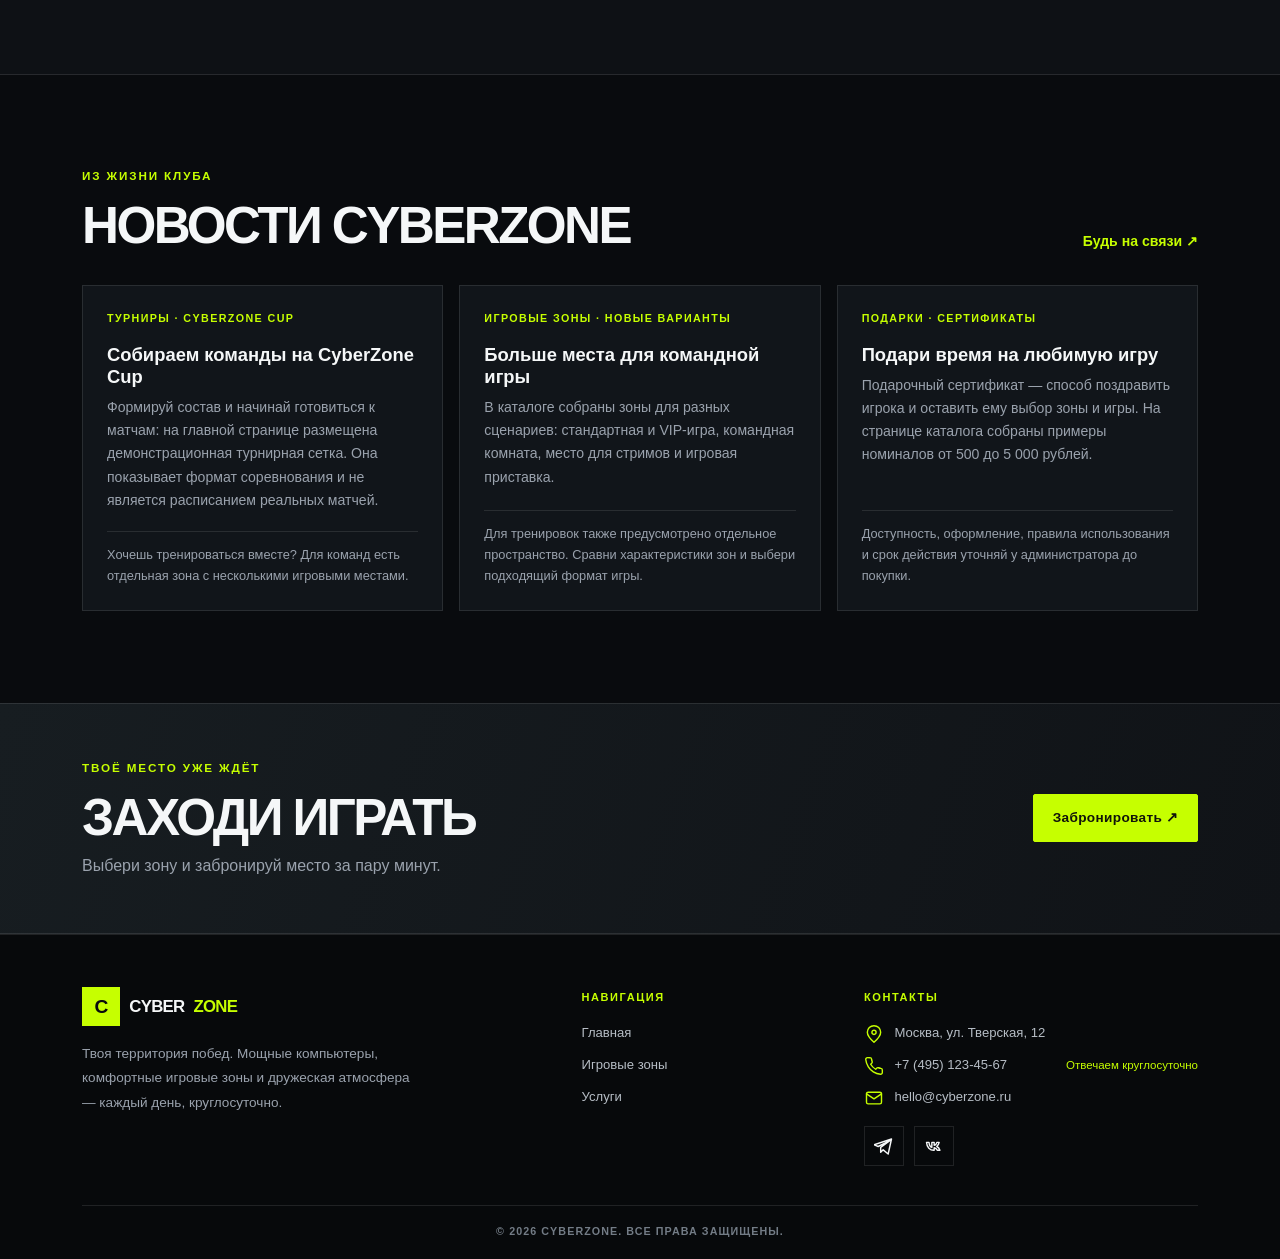
==== commit e0726099: "upd" ====
--- a/index.html
+++ b/index.html
@@ -92,6 +92,47 @@
       </div>
     </section>
 
+    <section class="section-space section-tint" id="tournament">
+      <div class="container">
+        <div class="section-heading">
+          <div><p class="eyebrow">CYBERZONE CUP · ДЕМО-СЕТКА</p><h2 class="section-title">ТУРНИРНАЯ СЕТКА</h2></div>
+          <span class="tournament-status"><span class="status-dot"></span> Демонстрационная сетка</span>
+        </div>
+        <div class="tournament-grid">
+          <div class="bracket-round bracket-quarterfinals">
+            <h3>Четвертьфинал</h3>
+            <article class="match-card bracket-match"><p class="match-team is-winner"><span>Pixel Wolves</span><strong>13</strong></p><p class="match-team"><span>Night Shift</span><strong>9</strong></p><small>Матч 1 · завершён</small></article>
+            <article class="match-card bracket-match"><p class="match-team"><span>Neon Squad</span><strong>10</strong></p><p class="match-team is-winner"><span>GG United</span><strong>13</strong></p><small>Матч 2 · завершён</small></article>
+            <article class="match-card bracket-match"><p class="match-team is-winner"><span>Critical Hit</span><strong>13</strong></p><p class="match-team"><span>Blue Screen</span><strong>7</strong></p><small>Матч 3 · завершён</small></article>
+            <article class="match-card bracket-match"><p class="match-team"><span>Last Round</span><strong>8</strong></p><p class="match-team is-winner"><span>Respawn Club</span><strong>13</strong></p><small>Матч 4 · завершён</small></article>
+          </div>
+          <div class="bracket-round bracket-semifinals">
+            <h3>Полуфинал</h3>
+            <article class="match-card bracket-match"><p class="match-team is-winner"><span>Pixel Wolves</span><strong>13</strong></p><p class="match-team"><span>GG United</span><strong>11</strong></p><small>Матч 5 · завершён</small></article>
+            <article class="match-card bracket-match"><p class="match-team"><span>Critical Hit</span><strong>10</strong></p><p class="match-team is-winner"><span>Respawn Club</span><strong>13</strong></p><small>Матч 6 · завершён</small></article>
+          </div>
+          <div class="bracket-round bracket-final">
+            <h3>Финал</h3>
+            <article class="match-card bracket-match match-final"><p class="match-team"><span>Pixel Wolves</span><strong>—</strong></p><p class="match-team"><span>Respawn Club</span><strong>—</strong></p><small>Матч за кубок · впереди</small></article>
+          </div>
+        </div>
+      </div>
+    </section>
+
+    <section class="section-space" id="news">
+      <div class="container">
+        <div class="section-heading">
+          <div><p class="eyebrow">ИЗ ЖИЗНИ КЛУБА</p><h2 class="section-title">НОВОСТИ CYBERZONE</h2></div>
+          <a class="text-link" href="contacts.html">Будь на связи ↗</a>
+        </div>
+        <div class="news-grid">
+          <article class="news-card"><span class="news-date">ТУРНИРЫ · CYBERZONE CUP</span><h3>Собираем команды на CyberZone Cup</h3><p>Формируй состав и начинай готовиться к матчам: на главной странице размещена демонстрационная турнирная сетка. Она показывает формат соревнования и не является расписанием реальных матчей.</p><p class="news-detail">Хочешь тренироваться вместе? Для команд есть отдельная зона с несколькими игровыми местами.</p></article>
+          <article class="news-card"><span class="news-date">ИГРОВЫЕ ЗОНЫ · НОВЫЕ ВАРИАНТЫ</span><h3>Больше места для командной игры</h3><p>В каталоге собраны зоны для разных сценариев: стандартная и VIP-игра, командная комната, место для стримов и игровая приставка.</p><p class="news-detail">Для тренировок также предусмотрено отдельное пространство. Сравни характеристики зон и выбери подходящий формат игры.</p></article>
+          <article class="news-card"><span class="news-date">ПОДАРКИ · СЕРТИФИКАТЫ</span><h3>Подари время на любимую игру</h3><p>Подарочный сертификат — способ поздравить игрока и оставить ему выбор зоны и игры. На странице каталога собраны примеры номиналов от 500 до 5&nbsp;000 рублей.</p><p class="news-detail">Доступность, оформление, правила использования и срок действия уточняй у администратора до покупки.</p></article>
+        </div>
+      </div>
+    </section>
+
     <section class="cta-band">
       <div class="container d-md-flex align-items-center justify-content-between gap-4">
         <div><p class="eyebrow">ТВОЁ МЕСТО УЖЕ ЖДЁТ</p><h2 class="section-title mb-2">ЗАХОДИ ИГРАТЬ</h2><p class="mb-md-0 text-muted-custom">Выбери зону и забронируй место за пару минут.</p></div>
--- a/css/custom.css
+++ b/css/custom.css
@@ -605,6 +605,85 @@
   padding: clamp(1.2rem, 4vw, 2rem);
   border: 1px solid var(--line);
   background: var(--panel);
+}
+
+.booking-calculator {
+  margin-bottom: 1.5rem;
+  padding: clamp(1rem, 3vw, 1.5rem);
+  border: 1px solid rgba(198, 255, 0, 0.3);
+  background: linear-gradient(135deg, var(--panel-soft), var(--panel));
+}
+
+.calculator-heading .eyebrow {
+  margin-bottom: 0.35rem;
+}
+
+.calculator-heading h2 {
+  margin: 0 0 1rem;
+  font-size: 1.15rem;
+  font-weight: 900;
+}
+
+.calculator-controls {
+  display: flex;
+  align-items: center;
+  gap: 0.45rem;
+  max-width: 280px;
+}
+
+.calculator-controls .form-control {
+  max-width: 90px;
+  text-align: center;
+}
+
+.calculator-stepper {
+  display: inline-flex;
+  flex: 0 0 48px;
+  align-items: center;
+  justify-content: center;
+  width: 48px;
+  height: 48px;
+  border: 1px solid var(--line);
+  border-radius: 2px;
+  background: var(--panel-soft);
+  color: var(--lime);
+  font-size: 1.4rem;
+  font-weight: 800;
+  line-height: 1;
+  transition: border-color 0.2s, background-color 0.2s;
+}
+
+.calculator-stepper:hover,
+.calculator-stepper:focus-visible {
+  border-color: var(--lime);
+  background: rgba(198, 255, 0, 0.1);
+  outline: none;
+}
+
+.calculator-unit {
+  color: var(--muted);
+  font-size: 0.85rem;
+}
+
+.calculator-total {
+  display: block;
+  margin-top: 1rem;
+  color: var(--lime);
+  font-size: clamp(1.8rem, 5vw, 2.5rem);
+  font-weight: 900;
+  line-height: 1.1;
+}
+
+.calculator-breakdown,
+.calculator-note {
+  margin: 0.4rem 0 0;
+  color: var(--muted);
+  font-size: 0.78rem;
+}
+
+.calculator-note {
+  margin-top: 0.8rem;
+  font-size: 0.72rem;
 }
 
 .form-label,
@@ -997,6 +1076,450 @@
   height: 34px;
 }
 
+.tournament-status {
+  display: inline-flex;
+  align-items: center;
+  color: var(--muted);
+  font-size: 0.8rem;
+}
+
+.tournament-grid {
+  display: grid;
+  grid-template-columns: repeat(3, minmax(0, 1fr));
+  min-height: 410px;
+  gap: 1.5rem;
+  padding: 1.5rem;
+  border: 1px solid var(--line);
+  background:
+    radial-gradient(ellipse at 50% 0, rgba(198, 255, 0, 0.07), transparent 58%),
+    var(--panel);
+}
+
+.bracket-round {
+  position: relative;
+  display: grid;
+  grid-template-rows: auto repeat(4, minmax(0, 1fr));
+  gap: 0.85rem;
+}
+
+.bracket-round h3 {
+  display: flex;
+  align-items: center;
+  margin: 0 0 0.25rem;
+  color: var(--text);
+  font-size: 0.78rem;
+  font-weight: 850;
+  letter-spacing: 0.08em;
+  text-transform: uppercase;
+}
+
+.match-card {
+  position: relative;
+  align-self: center;
+  padding: 0.65rem 0.8rem;
+  border: 1px solid rgba(255, 255, 255, 0.1);
+  border-radius: 8px;
+  background: linear-gradient(145deg, #1a2025, #11151a);
+  box-shadow: 0 8px 20px rgba(0, 0, 0, 0.18);
+}
+
+.match-card .match-team {
+  display: flex;
+  align-items: center;
+  justify-content: space-between;
+  gap: 0.75rem;
+  margin: 0;
+  color: #a7b0b9;
+  font-size: 0.78rem;
+}
+
+.match-card .match-team + .match-team {
+  margin-top: 0.25rem;
+  padding-top: 0.25rem;
+  border-top: 1px solid rgba(255, 255, 255, 0.07);
+}
+
+.match-card strong {
+  color: #828b94;
+  font-variant-numeric: tabular-nums;
+}
+
+.match-card .match-team.is-winner {
+  color: #f5f7f8;
+}
+
+.match-card .match-team.is-winner strong {
+  color: var(--lime);
+}
+
+.match-card small {
+  display: block;
+  margin-top: 0.4rem;
+  color: #7e8993;
+  font-size: 0.68rem;
+}
+
+.bracket-quarterfinals .match-card::after,
+.bracket-semifinals .match-card::after {
+  position: absolute;
+  top: 50%;
+  right: -1.5rem;
+  width: 1.5rem;
+  border-top: 1px solid rgba(198, 255, 0, 0.4);
+  content: "";
+}
+
+.bracket-quarterfinals::after,
+.bracket-semifinals::after {
+  position: absolute;
+  top: 25%;
+  right: -1.5rem;
+  bottom: 25%;
+  width: 0.75rem;
+  border-top: 1px solid rgba(198, 255, 0, 0.4);
+  border-right: 1px solid rgba(198, 255, 0, 0.4);
+  border-bottom: 1px solid rgba(198, 255, 0, 0.4);
+  content: "";
+  pointer-events: none;
+}
+
+.bracket-quarterfinals .match-card:nth-of-type(1) {
+  grid-row: 2;
+}
+
+.bracket-quarterfinals .match-card:nth-of-type(2) {
+  grid-row: 3;
+}
+
+.bracket-quarterfinals .match-card:nth-of-type(3) {
+  grid-row: 4;
+}
+
+.bracket-quarterfinals .match-card:nth-of-type(4) {
+  grid-row: 5;
+}
+
+.bracket-semifinals .match-card:nth-of-type(1) {
+  grid-row: 2 / span 2;
+}
+
+.bracket-semifinals .match-card:nth-of-type(2) {
+  grid-row: 4 / span 2;
+}
+
+.bracket-final .match-card {
+  grid-row: 3 / span 2;
+}
+
+.match-final {
+  border-color: rgba(198, 255, 0, 0.45);
+  background: linear-gradient(145deg, #252b22, #141914);
+  box-shadow: 0 0 30px rgba(198, 255, 0, 0.08);
+}
+
+.news-grid {
+  display: grid;
+  grid-template-columns: repeat(3, minmax(0, 1fr));
+  gap: 1rem;
+}
+
+.news-card {
+  display: flex;
+  flex-direction: column;
+  align-items: flex-start;
+  min-height: 245px;
+  padding: 1.5rem;
+  border: 1px solid var(--line);
+  background: var(--panel);
+}
+
+.news-date {
+  color: var(--lime);
+  font-size: 0.67rem;
+  font-weight: 850;
+  letter-spacing: 0.13em;
+}
+
+.news-card h3 {
+  margin: 1rem 0 0.5rem;
+  font-size: 1.15rem;
+  font-weight: 850;
+}
+
+.news-card p {
+  flex: 1;
+  color: var(--muted);
+  font-size: 0.88rem;
+}
+
+.news-card .news-detail {
+  flex: 0;
+  margin: 0.2rem 0 0;
+  padding-top: 0.75rem;
+  border-top: 1px solid var(--line);
+  font-size: 0.8rem;
+}
+
+.gift-grid {
+  display: grid;
+  grid-template-columns: repeat(5, minmax(0, 1fr));
+  gap: 0.85rem;
+}
+
+.gift-card {
+  position: relative;
+  display: flex;
+  flex-direction: column;
+  align-items: flex-start;
+  gap: 0.65rem;
+  min-height: 270px;
+  overflow: hidden;
+  padding: 1.4rem;
+  border: 1px solid rgba(198, 255, 0, 0.22);
+  border-radius: 20px;
+  background: radial-gradient(ellipse at top right, rgba(198, 255, 0, 0.1), transparent 55%), linear-gradient(145deg, #1a2024, #101317);
+  box-shadow: 0 14px 32px rgba(0, 0, 0, 0.28);
+  color: var(--text);
+}
+
+.gift-card:nth-child(2) {
+  background: radial-gradient(ellipse at top right, rgba(198, 255, 0, 0.08), transparent 55%), linear-gradient(145deg, #1b1d21, #111316);
+}
+
+.gift-card:nth-child(3) {
+  background: radial-gradient(ellipse at top right, rgba(198, 255, 0, 0.12), transparent 55%), linear-gradient(145deg, #20231c, #121510);
+}
+
+.gift-card:nth-child(4) {
+  background: radial-gradient(ellipse at top right, rgba(198, 255, 0, 0.08), transparent 55%), linear-gradient(145deg, #1c2021, #111415);
+}
+
+.gift-card:nth-child(5) {
+  background: radial-gradient(ellipse at top right, rgba(198, 255, 0, 0.14), transparent 55%), linear-gradient(145deg, #22251c, #131610);
+}
+
+.gift-card::before {
+  position: absolute;
+  top: -2.7rem;
+  right: -2.7rem;
+  width: 8rem;
+  height: 8rem;
+  border: 1px solid rgba(198, 255, 0, 0.22);
+  border-radius: 50%;
+  background: radial-gradient(circle, rgba(198, 255, 0, 0.12), rgba(198, 255, 0, 0.02) 68%, transparent 70%);
+  content: "";
+}
+
+.gift-card > * {
+  position: relative;
+}
+
+.gift-card-label {
+  min-height: 2.2em;
+  color: #bacd88;
+  font-size: 0.66rem;
+  font-weight: 800;
+  letter-spacing: 0.08em;
+}
+
+.gift-card strong {
+  color: var(--lime);
+  font-size: 2rem;
+  font-weight: 900;
+  letter-spacing: -0.06em;
+}
+
+.gift-card p {
+  margin: 0;
+  color: #b7c0b4;
+  font-size: 0.82rem;
+  line-height: 1.6;
+}
+
+.gift-card-note {
+  margin-top: auto;
+  padding-top: 0.6rem;
+  border-top: 1px solid rgba(198, 255, 0, 0.2);
+  color: #bacd88;
+  font-size: 0.68rem;
+  font-weight: 800;
+  letter-spacing: 0.08em;
+  text-transform: uppercase;
+}
+
+.gift-terms {
+  margin: 1rem 0 0;
+  color: var(--muted);
+  font-size: 0.78rem;
+}
+
+.support-widget {
+  position: fixed;
+  z-index: 1031;
+  right: 1.35rem;
+  bottom: calc(1.35rem + 64px);
+}
+
+.support-toggle {
+  display: flex;
+  align-items: center;
+  gap: 0.5rem;
+  padding: 0.65rem 0.85rem;
+  border: 1px solid var(--lime);
+  border-radius: 2px;
+  background: var(--panel);
+  box-shadow: 0 8px 26px rgba(0, 0, 0, 0.3);
+  color: var(--text);
+  font-size: 0.78rem;
+  font-weight: 800;
+}
+
+.support-toggle:hover,
+.support-toggle:focus-visible {
+  background: var(--lime);
+  color: #11140a;
+}
+
+.support-toggle svg {
+  width: 19px;
+  height: 19px;
+  fill: none;
+  stroke: currentColor;
+  stroke-linecap: round;
+  stroke-linejoin: round;
+  stroke-width: 1.8;
+}
+
+.support-panel {
+  position: absolute;
+  right: 0;
+  bottom: calc(100% + 0.75rem);
+  display: flex;
+  flex-direction: column;
+  width: min(350px, calc(100vw - 2rem));
+  max-height: min(460px, calc(100vh - 180px));
+  overflow: hidden;
+  border: 1px solid var(--line);
+  background: var(--panel);
+  box-shadow: 0 12px 40px rgba(0, 0, 0, 0.45);
+  opacity: 0;
+  pointer-events: none;
+  transform: translateY(12px) scale(0.98);
+  transform-origin: bottom right;
+  visibility: hidden;
+  transition:
+    opacity 0.22s ease,
+    transform 0.22s ease,
+    visibility 0s linear 0.22s;
+}
+
+.support-panel.is-open {
+  opacity: 1;
+  pointer-events: auto;
+  transform: translateY(0) scale(1);
+  visibility: visible;
+  transition:
+    opacity 0.22s ease,
+    transform 0.22s ease,
+    visibility 0s;
+}
+
+.support-header {
+  display: flex;
+  align-items: center;
+  justify-content: space-between;
+  gap: 1rem;
+  padding: 1rem;
+  border-bottom: 1px solid var(--line);
+  background: var(--panel-soft);
+}
+
+.support-header div {
+  display: flex;
+  flex-direction: column;
+}
+
+.support-header strong {
+  color: var(--text);
+  font-size: 0.9rem;
+}
+
+.support-header span {
+  color: var(--lime);
+  font-size: 0.72rem;
+}
+
+.support-close {
+  border: 0;
+  background: transparent;
+  color: var(--muted);
+  font-size: 1.5rem;
+  line-height: 1;
+}
+
+.support-log {
+  display: flex;
+  flex: 1;
+  flex-direction: column;
+  gap: 0.55rem;
+  min-height: 100px;
+  overflow-y: auto;
+  padding: 1rem;
+}
+
+.support-message {
+  max-width: 90%;
+  margin: 0;
+  padding: 0.6rem 0.75rem;
+  border: 1px solid var(--line);
+  color: var(--text);
+  font-size: 0.82rem;
+  line-height: 1.5;
+}
+
+.support-message-agent {
+  align-self: flex-start;
+  background: var(--panel-soft);
+}
+
+.support-message-user {
+  align-self: flex-end;
+  border-color: rgba(198, 255, 0, 0.35);
+  background: rgba(198, 255, 0, 0.08);
+}
+
+.support-questions {
+  display: grid;
+  gap: 0.45rem;
+  padding: 0 1rem 1rem;
+}
+
+.support-questions button {
+  padding: 0.5rem 0.65rem;
+  border: 1px solid var(--line);
+  background: transparent;
+  color: var(--text);
+  font-size: 0.77rem;
+  text-align: left;
+}
+
+.support-questions button:hover {
+  border-color: var(--lime);
+  color: var(--lime);
+}
+
+@media (prefers-reduced-motion: reduce) {
+  .support-panel {
+    transition: none;
+  }
+}
+
+@media (min-width: 768px) and (max-width: 991.98px) {
+  .gift-grid {
+    grid-template-columns: repeat(3, minmax(0, 1fr));
+  }
+}
+
 /* Mobile layout */
 @media (max-width: 767.98px) {
   .hero {
@@ -1058,4 +1581,61 @@
     align-items: flex-start;
     flex-direction: column;
   }
-}
+
+  .tournament-grid,
+  .news-grid {
+    grid-template-columns: 1fr;
+  }
+
+  .tournament-grid {
+    min-height: 0;
+    gap: 1.25rem;
+    padding: 1rem;
+  }
+
+  .bracket-round {
+    display: grid;
+    grid-template-columns: repeat(2, minmax(0, 1fr));
+    grid-template-rows: auto;
+    gap: 0.75rem;
+  }
+
+  .bracket-round h3 {
+    grid-column: 1 / -1;
+  }
+
+  .bracket-quarterfinals .match-card:nth-of-type(1),
+  .bracket-quarterfinals .match-card:nth-of-type(2),
+  .bracket-quarterfinals .match-card:nth-of-type(3),
+  .bracket-quarterfinals .match-card:nth-of-type(4),
+  .bracket-semifinals .match-card:nth-of-type(1),
+  .bracket-semifinals .match-card:nth-of-type(2),
+  .bracket-final .match-card {
+    grid-row: auto;
+  }
+
+  .bracket-quarterfinals::after,
+  .bracket-semifinals::after,
+  .bracket-quarterfinals .match-card::after,
+  .bracket-semifinals .match-card::after {
+    display: none;
+  }
+
+  .gift-grid {
+    grid-template-columns: repeat(2, minmax(0, 1fr));
+  }
+
+  .support-widget {
+    right: 1rem;
+  }
+}
+
+@media (max-width: 420px) {
+  .gift-grid {
+    grid-template-columns: 1fr;
+  }
+
+  .gift-card {
+    min-height: 220px;
+  }
+}
